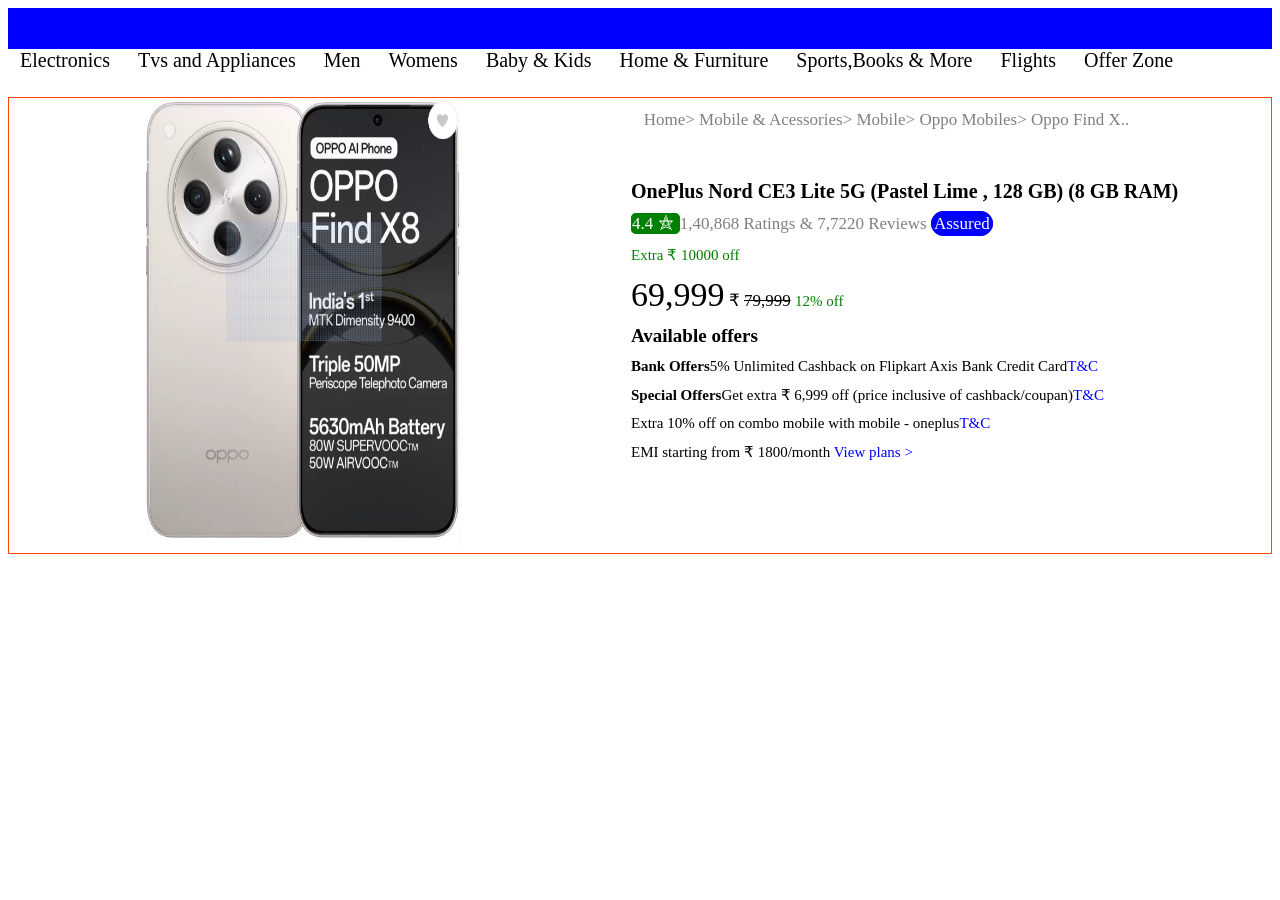
==== inox.html @ 02571e77 "flipkartbuy-page" ====
<!DOCTYPE html>
<html lang="en">
<head>
    <meta charset="UTF-8">
    <meta name="viewport" content="width=device-width, initial-scale=1.0">
    <link rel="stylesheet" href="/node_modules/bootstrap-icons/font/bootstrap-icons.css">
    <title>Document</title>
    <style>
      body{
        margin-bottom: 9px;
      }
        header{
            border: 1px solid blue;
            background-color: blue;
            height: 39px;
        }
       article span{
             font-size: 20px;
             padding: 12px;
             cursor: pointer;
        }

        section{
            columns: 2;
            column-gap: 90px;
            font-family: Times New Roman;
            font-size: 19px;
            text-align: center;
            margin-top: 25px;
            border: 1px solid orangered;
        }

       

        li{
            list-style-type: none;
            margin-bottom: 11px;
            margin-right: 30px;
        }

        ul{
            margin-left: 12px;
            justify-content: left;
            text-align: left;
            padding: 19px;
            font-size: 17px;
        }
        
        .oneplus1{
            font-size: 20px;
            font-weight: bold;
            margin-top: 23px;
        }

        .num{
            border: 1px solid green;
            border-radius: 5px;
            background-color: green;
            color: white;
        }

        .be{
            color: blue;
        }

        .beA{
            color: white;
            border: 1px solid blue;
            border-radius: 21px;
            background-color: blue;
            padding: 2px;
        }

        .availableoffers{
            font-weight: bold;
            font-size: 19px;
        }

        .extra{
            color: green;
            font-size: 15px;
        }

        .smallf{
            font-size: 17px;
            color: grey;
            padding: 12px;
            margin-right: 98px;
        }

        .price{
            font-size: 34px;
        }

        .dark{
            font-weight: bold;
        }

        p{
            margin-right: 38px;
        }

        .offers{
            font-size: 15px;
        }

       .informations{
        margin-left: -85px;
       }

       .ratings{
        color: grey;
       }
 
       .bi-tag-fill{
        color: green;
       }
    </style>
</head>
<body>
    <header></header>
    <article>
        <div>
            <span>Electronics</span>
            <span>Tvs and Appliances</span>
            <span>Men</span>
            <span>Womens</span>
            <span>Baby & Kids</span>
            <span>Home & Furniture</span>
            <span>Sports,Books & More</span>
            <span>Flights</span>
            <span>Offer Zone</span>
        </div>
    </article>

    <section>

       <div class="pic">
        <img src="phoneoppo.png" alt="oppo phone" width="320px" height="450px">
        </div>  

        <div class="informations">

        <div class="smallf">
         <span>Home></span>
         <span>Mobile & Acessories></span>
         <span>Mobile></span>
         <span>Oppo Mobiles></span>
         <span>Oppo Find X.. </span>
        </div>

        <p>
        <ul>
               <span class="oneplus1"><li>OnePlus Nord CE3 Lite 5G (Pastel Lime , 128 GB) (8 GB RAM)</li></span>
               <li><span class="num">4.4 &#9956; </span><span class="ratings">1,40,868 Ratings & 7,7220 Reviews</span> <span class="beA">Assured</Span></li>
               <li><span class="extra">Extra &#8377 10000 off </SPan></li>
               <li><span class="price">69,999</span> &#8377 <del>79,999</del> <span class="extra">12% off</span> &nbsp; &nbsp; &nbsp; <span class="bi bi-info-circle"></span></li>
               <li><span class="availableoffers">Available offers</span></li>
 <div class="offers"><li><span class="bi bi-tag-fill"></span><span class="dark">Bank Offers</span>5% Unlimited Cashback on Flipkart Axis Bank Credit Card<span class="be">T&C</span></li>
               <li><span class="bi bi-tag-fill"></span><span class="dark">Special Offers</span>Get extra &#8377 6,999 off (price inclusive of cashback/coupan)<span class="be">T&C</span></li>
               <li><span class="bi bi-tag-fill"></span>Extra 10% off on combo mobile with mobile - oneplus<span class="be">T&C</span></li>
               <li><span class="bi bi-tag-fill"></span>EMI starting from &#8377 1800/month <span class="be">View plans > </span></li>
          </div>
        </ul>
        </p>

        </div>
    </section>
</body>
</html>
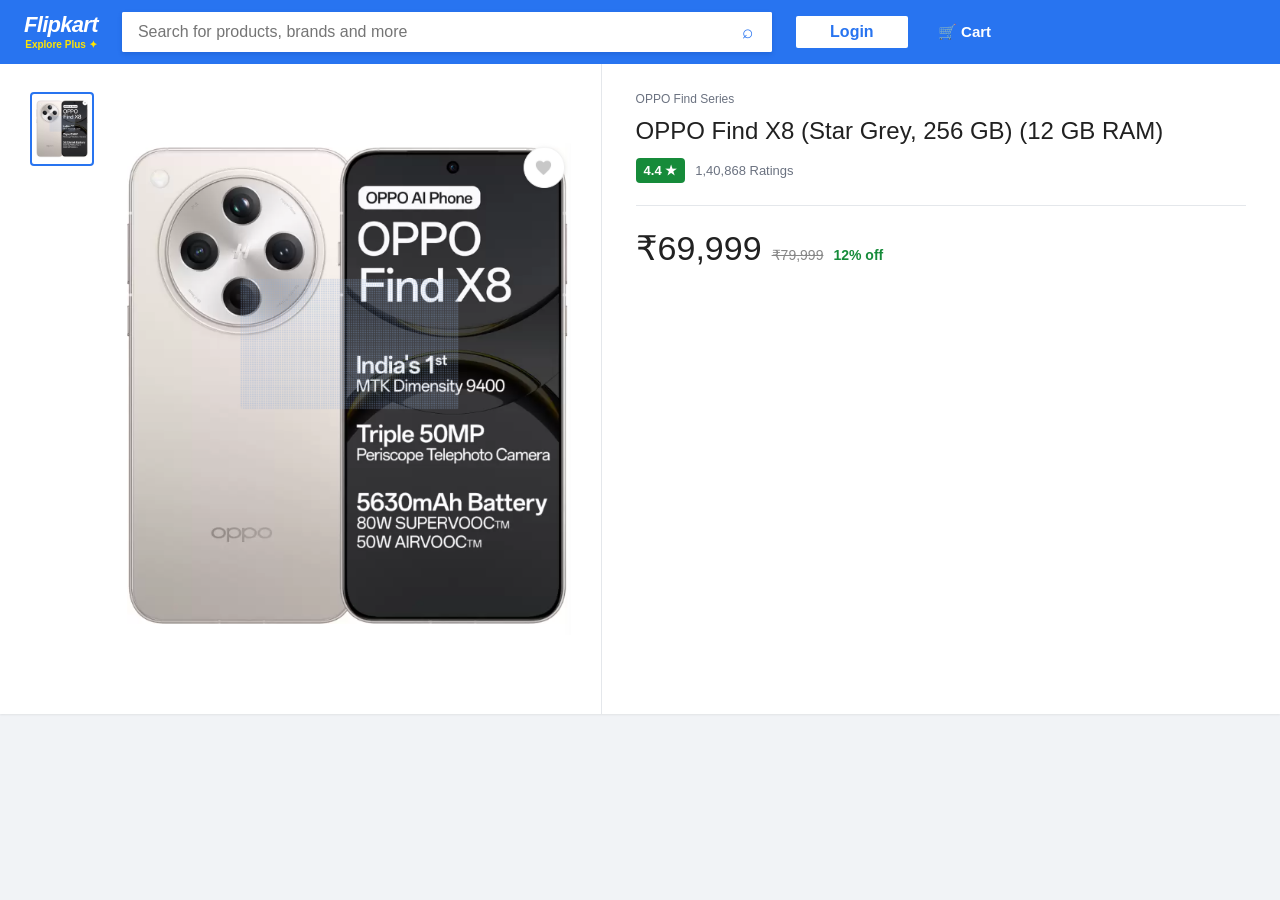
==== commit 2c80fc2d: "feat: upgrade flipkartbuy-page with variant selection, pincode checker, extracted CSS, and JSON-LD s" ====
--- a/inox.html
+++ b/inox.html
@@ -1,170 +1,44 @@
-<!DOCTYPE html>
+<!doctype html>
 <html lang="en">
 <head>
-    <meta charset="UTF-8">
-    <meta name="viewport" content="width=device-width, initial-scale=1.0">
-    <link rel="stylesheet" href="/node_modules/bootstrap-icons/font/bootstrap-icons.css">
-    <title>Document</title>
-    <style>
-      body{
-        margin-bottom: 9px;
-      }
-        header{
-            border: 1px solid blue;
-            background-color: blue;
-            height: 39px;
-        }
-       article span{
-             font-size: 20px;
-             padding: 12px;
-             cursor: pointer;
-        }
-
-        section{
-            columns: 2;
-            column-gap: 90px;
-            font-family: Times New Roman;
-            font-size: 19px;
-            text-align: center;
-            margin-top: 25px;
-            border: 1px solid orangered;
-        }
-
-       
-
-        li{
-            list-style-type: none;
-            margin-bottom: 11px;
-            margin-right: 30px;
-        }
-
-        ul{
-            margin-left: 12px;
-            justify-content: left;
-            text-align: left;
-            padding: 19px;
-            font-size: 17px;
-        }
-        
-        .oneplus1{
-            font-size: 20px;
-            font-weight: bold;
-            margin-top: 23px;
-        }
-
-        .num{
-            border: 1px solid green;
-            border-radius: 5px;
-            background-color: green;
-            color: white;
-        }
-
-        .be{
-            color: blue;
-        }
-
-        .beA{
-            color: white;
-            border: 1px solid blue;
-            border-radius: 21px;
-            background-color: blue;
-            padding: 2px;
-        }
-
-        .availableoffers{
-            font-weight: bold;
-            font-size: 19px;
-        }
-
-        .extra{
-            color: green;
-            font-size: 15px;
-        }
-
-        .smallf{
-            font-size: 17px;
-            color: grey;
-            padding: 12px;
-            margin-right: 98px;
-        }
-
-        .price{
-            font-size: 34px;
-        }
-
-        .dark{
-            font-weight: bold;
-        }
-
-        p{
-            margin-right: 38px;
-        }
-
-        .offers{
-            font-size: 15px;
-        }
-
-       .informations{
-        margin-left: -85px;
-       }
-
-       .ratings{
-        color: grey;
-       }
- 
-       .bi-tag-fill{
-        color: green;
-       }
-    </style>
+  <meta charset="UTF-8">
+  <meta name="viewport" content="width=device-width, initial-scale=1.0">
+  <meta name="description" content="OPPO Find X8 (Star Grey, 256 GB) — Buy online on Flipkart.">
+  <meta name="theme-color" content="#2874f0">
+  <link rel="icon" href="data:image/svg+xml,<svg xmlns='http://www.w3.org/2000/svg' viewBox='0 0 100 100'><rect width='100' height='100' fill='%232874f0'/><polygon points='50,15 63,40 90,44 70,63 75,90 50,77 25,90 30,63 10,44 37,40' fill='%23ffe500'/></svg>">
+  <title>OPPO Find X8 | Flipkart</title>
+  <link rel="stylesheet" href="styles.css">
 </head>
 <body>
-    <header></header>
-    <article>
-        <div>
-            <span>Electronics</span>
-            <span>Tvs and Appliances</span>
-            <span>Men</span>
-            <span>Womens</span>
-            <span>Baby & Kids</span>
-            <span>Home & Furniture</span>
-            <span>Sports,Books & More</span>
-            <span>Flights</span>
-            <span>Offer Zone</span>
-        </div>
-    </article>
+  <header class="topbar">
+    <div class="topbar-inner">
+      <a class="brand" href="index.html" aria-label="Flipkart home">Flipkart<small>Explore <b>Plus</b> ✦</small></a>
+      <form class="search" role="search" onsubmit="return false">
+        <input type="search" placeholder="Search for products, brands and more" aria-label="Search">
+        <button type="submit" aria-label="Search">⌕</button>
+      </form>
+      <button class="top-action login" type="button">Login</button>
+      <button class="top-action cart" type="button">🛒 Cart</button>
+    </div>
+  </header>
 
-    <section>
+  <main class="product" id="product">
+    <section class="gallery" aria-label="Product gallery">
+      <div class="thumbs">
+        <button class="thumb selected" type="button" aria-label="View product image"><img src="phoneoppo.png" alt="OPPO Find X8"></button>
+      </div>
+      <div class="hero-image">
+        <img src="phoneoppo.png" alt="OPPO Find X8 smartphone">
+      </div>
+    </section>
 
-       <div class="pic">
-        <img src="phoneoppo.png" alt="oppo phone" width="320px" height="450px">
-        </div>  
-
-        <div class="informations">
-
-        <div class="smallf">
-         <span>Home></span>
-         <span>Mobile & Acessories></span>
-         <span>Mobile></span>
-         <span>Oppo Mobiles></span>
-         <span>Oppo Find X.. </span>
-        </div>
-
-        <p>
-        <ul>
-               <span class="oneplus1"><li>OnePlus Nord CE3 Lite 5G (Pastel Lime , 128 GB) (8 GB RAM)</li></span>
-               <li><span class="num">4.4 &#9956; </span><span class="ratings">1,40,868 Ratings & 7,7220 Reviews</span> <span class="beA">Assured</Span></li>
-               <li><span class="extra">Extra &#8377 10000 off </SPan></li>
-               <li><span class="price">69,999</span> &#8377 <del>79,999</del> <span class="extra">12% off</span> &nbsp; &nbsp; &nbsp; <span class="bi bi-info-circle"></span></li>
-               <li><span class="availableoffers">Available offers</span></li>
- <div class="offers"><li><span class="bi bi-tag-fill"></span><span class="dark">Bank Offers</span>5% Unlimited Cashback on Flipkart Axis Bank Credit Card<span class="be">T&C</span></li>
-               <li><span class="bi bi-tag-fill"></span><span class="dark">Special Offers</span>Get extra &#8377 6,999 off (price inclusive of cashback/coupan)<span class="be">T&C</span></li>
-               <li><span class="bi bi-tag-fill"></span>Extra 10% off on combo mobile with mobile - oneplus<span class="be">T&C</span></li>
-               <li><span class="bi bi-tag-fill"></span>EMI starting from &#8377 1800/month <span class="be">View plans > </span></li>
-          </div>
-        </ul>
-        </p>
-
-        </div>
+    <section class="details">
+      <div class="eyebrow">OPPO Find Series</div>
+      <h1>OPPO Find X8 (Star Grey, 256 GB) (12 GB RAM)</h1>
+      <div class="rating-row"><span class="rating">4.4 ★</span><span class="reviews">1,40,868 Ratings</span></div>
+      <div class="divider"></div>
+      <div class="price-row"><span class="price">₹69,999</span><del class="mrp">₹79,999</del><span class="discount">12% off</span></div>
     </section>
+  </main>
 </body>
-</html>+</html>
--- a/styles.css
+++ b/styles.css
@@ -0,0 +1,338 @@
+:root {
+  --blue: #2874f0;
+  --ink: #172337;
+  --muted: #6b7280;
+  --line: #e4e7eb;
+  --green: #168b3a;
+  --orange: #ff9f00;
+  --surface: #fff;
+  --page: #f1f3f6;
+  --focus-ring: 0 0 0 3px rgba(40, 116, 240, .35);
+}
+
+* { box-sizing: border-box; }
+html { scroll-behavior: smooth; }
+body {
+  margin: 0;
+  color: var(--ink);
+  background: var(--page);
+  font-family: Arial, Helvetica, sans-serif;
+  -webkit-font-smoothing: antialiased;
+}
+
+button, input { font: inherit; }
+button { cursor: pointer; }
+
+a:focus-visible, button:focus-visible, input:focus-visible {
+  outline: none;
+  box-shadow: var(--focus-ring);
+}
+
+.topbar { background: var(--blue); color: #fff; position: sticky; top: 0; z-index: 100; }
+.topbar-inner {
+  display: flex;
+  align-items: center;
+  gap: 24px;
+  max-width: 1280px;
+  min-height: 64px;
+  margin: auto;
+  padding: 0 24px;
+}
+
+.brand {
+  color: #fff;
+  text-decoration: none;
+  font-size: 22px;
+  font-style: italic;
+  font-weight: 700;
+  letter-spacing: -.7px;
+  line-height: 1;
+}
+
+.brand small {
+  display: block;
+  margin-top: 4px;
+  color: #ffe500;
+  font-size: 10px;
+  font-style: normal;
+  letter-spacing: 0;
+  text-align: center;
+}
+
+.search {
+  display: flex;
+  flex: 1;
+  max-width: 650px;
+  height: 40px;
+  overflow: hidden;
+  border-radius: 2px;
+  background: #fff;
+  box-shadow: 0 2px 4px rgba(11, 63, 156, .26);
+}
+
+.search input {
+  flex: 1;
+  min-width: 0;
+  border: 0;
+  outline: 0;
+  padding: 0 16px;
+  color: #333;
+}
+
+.search button {
+  width: 48px;
+  border: 0;
+  background: #fff;
+  color: var(--blue);
+  font-size: 19px;
+}
+
+.top-action {
+  border: 0;
+  background: transparent;
+  color: #fff;
+  font-weight: 700;
+  white-space: nowrap;
+}
+
+.login {
+  min-width: 112px;
+  height: 32px;
+  background: #fff;
+  color: var(--blue);
+  border-radius: 2px;
+}
+
+.cart { font-size: 15px; position: relative; }
+.cart-badge {
+  position: absolute;
+  top: -6px;
+  right: -8px;
+  background: var(--orange);
+  color: #fff;
+  font-size: 10px;
+  border-radius: 50%;
+  width: 16px;
+  height: 16px;
+  display: grid;
+  place-items: center;
+}
+
+.categories { background: #fff; box-shadow: 0 1px 3px rgba(0, 0, 0, .1); }
+.categories-inner {
+  display: flex;
+  justify-content: space-between;
+  gap: 18px;
+  max-width: 1280px;
+  margin: auto;
+  padding: 13px 24px;
+}
+
+.category {
+  color: #252525;
+  font-size: 13px;
+  font-weight: 600;
+  text-decoration: none;
+  white-space: nowrap;
+}
+
+.category:hover, .category.active { color: var(--blue); }
+
+.breadcrumbs {
+  max-width: 1280px;
+  margin: 0 auto;
+  padding: 16px 24px 12px;
+  color: #878787;
+  font-size: 12px;
+}
+
+.breadcrumbs a { color: #6d6d6d; text-decoration: none; }
+.breadcrumbs a:hover { color: var(--blue); }
+.crumb-separator { margin: 0 9px; color: #aaa; }
+
+.product {
+  display: grid;
+  grid-template-columns: minmax(360px, 47%) 1fr;
+  max-width: 1280px;
+  min-height: 650px;
+  margin: 0 auto 32px;
+  background: var(--surface);
+  box-shadow: 0 1px 2px rgba(0, 0, 0, .07);
+}
+
+.gallery {
+  display: grid;
+  grid-template-columns: 70px 1fr;
+  gap: 22px;
+  padding: 28px 30px;
+  border-right: 1px solid var(--line);
+  position: relative;
+}
+
+.thumbs { display: flex; flex-direction: column; gap: 12px; }
+.thumb {
+  display: grid;
+  place-items: center;
+  width: 64px;
+  height: 74px;
+  padding: 4px;
+  border: 1px solid var(--line);
+  border-radius: 4px;
+  background: #fff;
+  transition: border-color .2s ease;
+}
+
+.thumb.selected { border: 2px solid var(--blue); }
+.thumb img { max-width: 100%; max-height: 100%; object-fit: contain; }
+
+.hero-image {
+  position: relative;
+  display: grid;
+  place-items: center;
+  min-height: 530px;
+}
+
+.hero-image img { width: min(100%, 465px); max-height: 570px; object-fit: contain; }
+
+.heart {
+  position: absolute;
+  top: 2px;
+  right: 3px;
+  display: grid;
+  place-items: center;
+  width: 42px;
+  height: 42px;
+  border: 1px solid var(--line);
+  border-radius: 50%;
+  background: #fff;
+  color: #9ba1aa;
+  font-size: 21px;
+  box-shadow: 0 2px 8px rgba(0, 0, 0, .07);
+  transition: color .2s ease;
+}
+
+.heart.active { color: #e53935; }
+
+.gallery-actions {
+  position: absolute;
+  bottom: 0;
+  left: 50%;
+  display: flex;
+  gap: 12px;
+  width: min(100%, 440px);
+  transform: translateX(-50%);
+}
+
+.gallery-actions button {
+  flex: 1;
+  height: 48px;
+  border: 0;
+  border-radius: 2px;
+  color: #fff;
+  font-weight: 700;
+  text-transform: uppercase;
+  transition: opacity .2s ease;
+}
+
+.gallery-actions button:hover { opacity: .9; }
+.add { background: var(--orange); }
+.buy { background: #fb641b; }
+
+.details { padding: 28px 34px 40px; }
+.eyebrow { color: var(--muted); font-size: 12px; }
+h1 { margin: 9px 0 11px; color: #212121; font-size: 24px; font-weight: 500; line-height: 1.35; }
+
+.rating-row { display: flex; align-items: center; gap: 10px; flex-wrap: wrap; }
+.rating { padding: 5px 8px; border-radius: 4px; background: var(--green); color: #fff; font-size: 13px; font-weight: 700; }
+.assured { color: #2874f0; font-size: 11px; font-weight: 700; }
+.reviews { color: var(--muted); font-size: 13px; }
+
+.divider { height: 1px; margin: 22px 0; background: var(--line); }
+.label { margin-bottom: 8px; color: var(--muted); font-size: 12px; }
+
+.price-row { display: flex; align-items: baseline; gap: 10px; flex-wrap: wrap; }
+.price { color: #212121; font-size: 34px; font-weight: 500; }
+.mrp { color: #878787; font-size: 14px; }
+.discount { color: var(--green); font-size: 14px; font-weight: 700; }
+
+.offer-strip {
+  margin: 18px 0;
+  padding: 10px 12px;
+  border-radius: 3px;
+  background: #f0fff4;
+  color: var(--green);
+  font-size: 13px;
+  font-weight: 700;
+}
+
+.section-title { margin: 0 0 14px; font-size: 16px; }
+.offer-list { display: grid; gap: 14px; padding: 0; margin: 0; list-style: none; }
+.offer-list li { display: grid; grid-template-columns: 20px 1fr; gap: 7px; color: #333; font-size: 13px; line-height: 1.45; }
+.tag { color: var(--green); font-size: 15px; font-weight: 700; }
+.offer-list strong { margin-right: 4px; }
+.link { color: var(--blue); font-weight: 600; text-decoration: none; }
+
+/* Variant Selector */
+.variant-group { margin-bottom: 18px; }
+.variant-group label { display: block; font-size: 13px; color: var(--muted); margin-bottom: 8px; }
+.variant-options { display: flex; gap: 10px; }
+.variant-btn {
+  border: 1px solid var(--line);
+  padding: 8px 14px;
+  border-radius: 3px;
+  background: #fff;
+  font-size: 13px;
+  cursor: pointer;
+  transition: border-color .2s ease;
+}
+
+.variant-btn.selected { border: 2px solid var(--blue); font-weight: 700; color: var(--blue); }
+
+/* Pincode Delivery Checker */
+.pincode-box { display: flex; gap: 10px; max-width: 320px; margin-top: 10px; }
+.pincode-box input { flex: 1; padding: 8px 12px; border: 1px solid var(--line); border-radius: 2px; }
+.pincode-box button { background: var(--blue); color: #fff; border: 0; padding: 8px 16px; border-radius: 2px; font-weight: 700; }
+.pincode-result { font-size: 12px; margin-top: 6px; color: var(--green); font-weight: 600; }
+
+.specs { display: grid; grid-template-columns: repeat(2, minmax(120px, 1fr)); gap: 10px 20px; margin-top: 18px; color: #555; font-size: 13px; }
+.specs span { color: #878787; }
+
+/* Toast */
+.toast-msg {
+  position: fixed;
+  bottom: 24px;
+  left: 50%;
+  transform: translateX(-50%);
+  background: #212121;
+  color: #fff;
+  padding: 12px 24px;
+  border-radius: 4px;
+  font-size: 14px;
+  box-shadow: 0 4px 12px rgba(0,0,0,.2);
+  z-index: 1000;
+}
+
+@media (max-width: 860px) {
+  .topbar-inner { gap: 12px; padding: 12px 16px; flex-wrap: wrap; }
+  .search { order: 3; flex-basis: 100%; max-width: none; }
+  .categories-inner { justify-content: flex-start; overflow-x: auto; padding: 12px 16px; }
+  .product { grid-template-columns: 1fr; margin: 0 12px 24px; }
+  .gallery { border-right: 0; border-bottom: 1px solid var(--line); }
+  .details { padding: 24px; }
+}
+
+@media (max-width: 520px) {
+  .topbar-inner { min-height: 112px; }
+  .top-action:not(.login) { display: none; }
+  .login { margin-left: auto; }
+  .breadcrumbs { padding: 13px 16px 10px; white-space: nowrap; overflow: hidden; text-overflow: ellipsis; }
+  .product { margin: 0; }
+  .gallery { grid-template-columns: 52px 1fr; gap: 12px; padding: 18px 14px 72px; }
+  .thumb { width: 48px; height: 60px; }
+  .hero-image { min-height: 380px; }
+  .hero-image img { max-height: 390px; }
+  .gallery-actions { bottom: 12px; width: calc(100% - 28px); }
+  .details { padding: 22px 16px 30px; }
+  h1 { font-size: 20px; }
+  .price { font-size: 30px; }
+}
